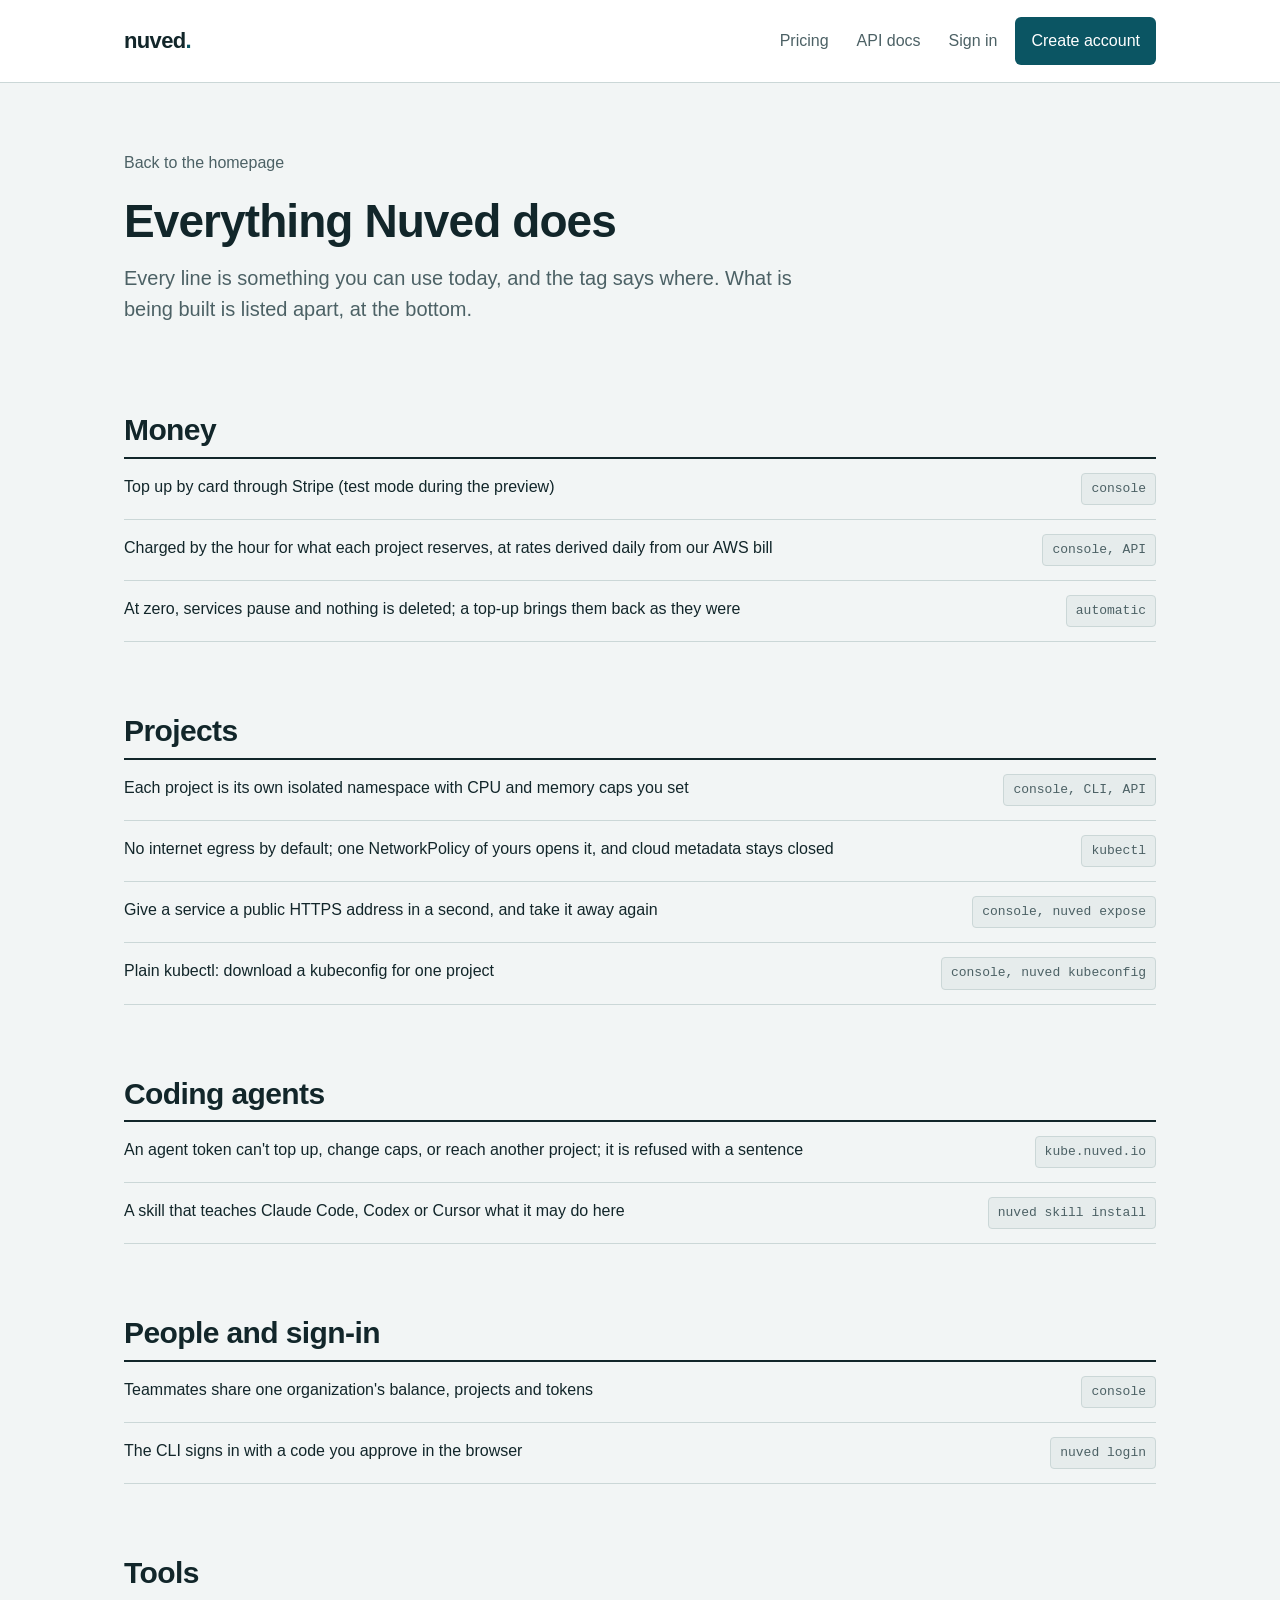
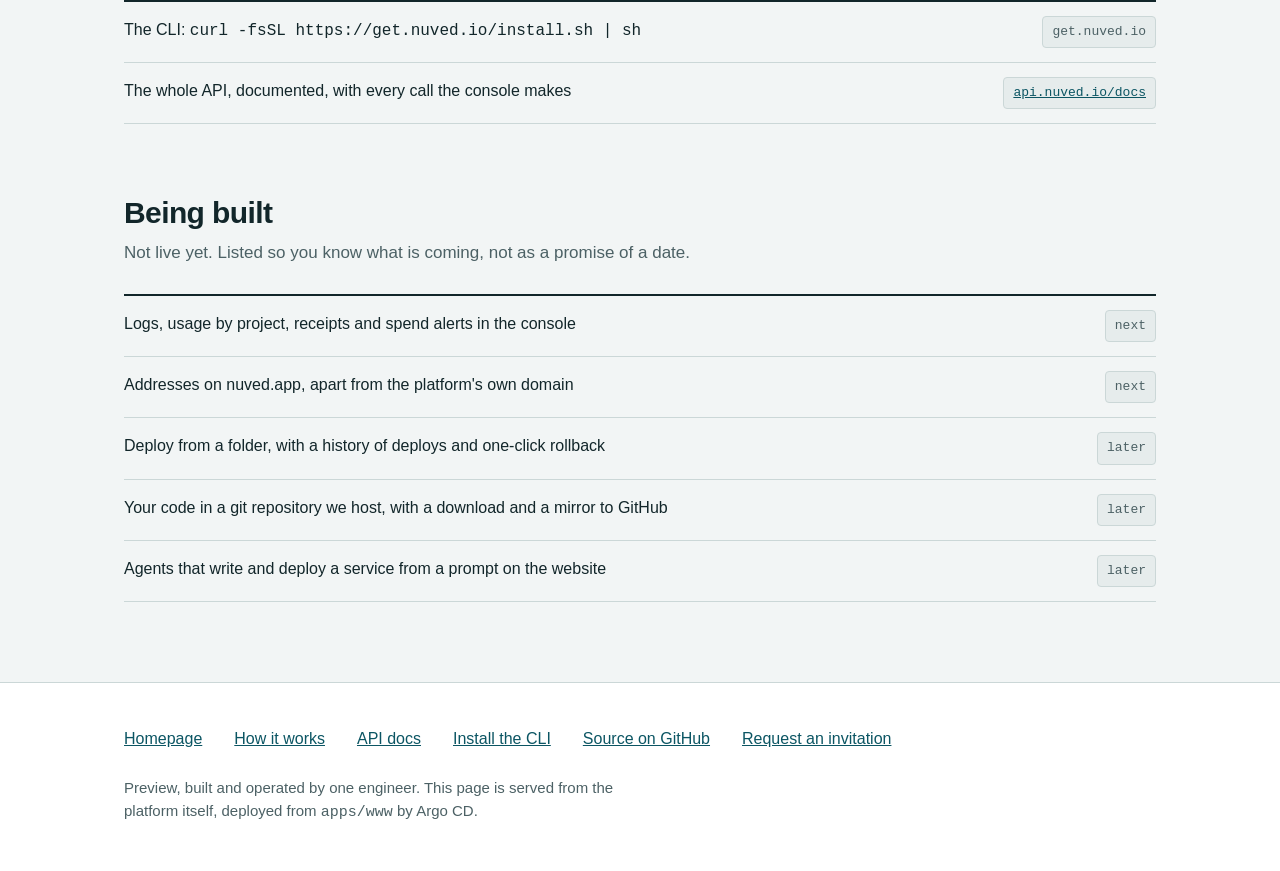
==== apps/www/features.html @ 24cb322c "One page with everything Nuved does, and what is being built" ====
<!doctype html>
<html lang="en">
<head>
<meta charset="utf-8">
<meta name="viewport" content="width=device-width, initial-scale=1">
<title>Everything Nuved does</title>
<meta name="description" content="What actually runs behind a Nuved project: who signs you in, what a top-up creates, how an agent token reaches one namespace and nothing else, and which rules the cluster refuses to break.">
<meta name="color-scheme" content="dark light">
<link rel="icon" href="data:image/svg+xml,%3Csvg xmlns='http://www.w3.org/2000/svg' viewBox='0 0 32 32'%3E%3Crect width='32' height='32' rx='6' fill='%230B5563'/%3E%3Cpath d='M9 23V9l14 14V9' stroke='%23fff' stroke-width='3' fill='none' stroke-linecap='square'/%3E%3C/svg%3E">
<style>
@font-face{
  font-family:"Schibsted Grotesk";
  src:url(schibsted-grotesk.woff2) format("woff2");
  font-weight:400 700; font-style:normal; font-display:swap;
}
@font-face{
  font-family:"IBM Plex Mono";
  src:url(ibm-plex-mono-400.woff2) format("woff2");
  font-weight:400; font-style:normal; font-display:swap;
}
@font-face{
  font-family:"IBM Plex Mono";
  src:url(ibm-plex-mono-500.woff2) format("woff2");
  font-weight:500; font-style:normal; font-display:swap;
}
:root{
  --ground:#0B1516; --surface:#122022; --sunken:#0A1213;
  --ink:#E3ECEB; --ink-2:#9DB1B3; --line:#26393C; --line-strong:#48616A;
  --brand:#63C3D2; --brand-soft:#123A42; --on-brand:#06171A;
  --ok:#7FD3A3; --ok-bg:#14301F;
  --no:#F0A090; --no-bg:#3A1C17;
  --focus:#63C3D2;
}
@media (prefers-color-scheme: light){
  :root{
    --ground:#F2F5F5; --surface:#FFFFFF; --sunken:#E6ECEC;
    --ink:#12262A; --ink-2:#4C6165; --line:#CBD7D7; --line-strong:#98ACAE;
    --brand:#0B5563; --brand-soft:#DCEBEC; --on-brand:#FFFFFF;
    --ok:#2C6E48; --ok-bg:#E1F0E6;
    --no:#A63A2C; --no-bg:#F7E4E0;
    --focus:#0B5563;
  }
}
*{box-sizing:border-box}
html{-webkit-text-size-adjust:100%}
body{
  margin:0; background:var(--ground); color:var(--ink);
  font-family:"Schibsted Grotesk",-apple-system,BlinkMacSystemFont,"Segoe UI",Roboto,Arial,sans-serif;
  font-size:17px; line-height:1.55;
}
code,.mono{font-family:"IBM Plex Mono",ui-monospace,SFMono-Regular,Menlo,Consolas,monospace}
a{color:var(--brand)}
a:focus-visible{outline:3px solid var(--focus); outline-offset:3px; border-radius:3px}
.wrap{max-width:1080px; margin:0 auto; padding-left:24px; padding-right:24px}
h1,h2,h3{line-height:1.12; letter-spacing:-0.02em; margin:0; text-wrap:balance}
h1{font-size:46px; font-weight:700}
h2{font-size:30px; font-weight:700; margin-bottom:10px}
h3{font-size:18px; font-weight:700}
p{margin:0 0 16px}

.top{border-bottom:1px solid var(--line); background:var(--surface)}
.top .wrap{display:flex; flex-wrap:wrap; align-items:center; gap:8px 24px; padding-block:12px}
.mark{font-size:22px; font-weight:700; letter-spacing:-0.03em; color:var(--ink); text-decoration:none; padding:12px 0}
.mark span{color:var(--brand)}
.top nav{display:flex; flex-wrap:wrap; align-items:center; gap:4px 8px; margin-left:auto}
.top nav a{font-size:16px; color:var(--ink-2); text-decoration:none; padding:12px 10px; display:inline-block; border-radius:6px}
.top nav a:hover{color:var(--brand); background:var(--brand-soft)}
.top nav a.go{color:var(--on-brand); background:var(--brand); font-weight:500; padding:12px 16px}
.top nav a.go:hover{background:var(--ink); color:var(--ground)}

.lead{padding-top:56px}
.back{font-size:16px; color:var(--ink-2); text-decoration:none; display:inline-block; padding:12px 0}
.back:hover{color:var(--brand)}
.lead h1{margin:8px 0 16px; max-width:20ch}
.lead p{font-size:20px; color:var(--ink-2); max-width:62ch}

section{padding-top:72px}
.kicker{font-size:17px; color:var(--ink-2); max-width:66ch; margin:0 0 28px}

/* the numbered rail */
.rail{list-style:none; margin:0; padding:0; border-left:2px solid var(--line-strong); max-width:74ch}
.rail li{position:relative; padding:0 0 30px 28px}
.rail li:last-child{padding-bottom:8px}
.rail li::before{content:""; position:absolute; left:-7px; top:8px; width:12px; height:12px; background:var(--brand); border-radius:50%}
.step-n{font-family:"IBM Plex Mono",monospace; font-size:14px; color:var(--ink-2); margin-right:10px}
.rail p{margin:6px 0 0; font-size:16px; color:var(--ink-2); max-width:64ch}
.rail p + p{margin-top:8px}
.by{font-family:"IBM Plex Mono",monospace; font-size:13.5px; color:var(--brand)}

/* the flow diagram, built from boxes so it reflows instead of scaling down */
.flow{display:flex; flex-direction:column; gap:22px; margin:0 0 20px}
.lane{background:var(--surface); border:1px solid var(--line); border-radius:8px; padding:16px 18px}
.lane h3{font-size:16px; margin-bottom:12px; letter-spacing:0}
.chain{display:flex; flex-wrap:wrap; align-items:center; gap:8px 6px; margin:0; padding:0; list-style:none}
.chain li{display:flex; align-items:center; gap:6px}
.node{display:inline-block; border:1px solid var(--line-strong); border-radius:6px; padding:8px 12px;
  font-family:"IBM Plex Mono",monospace; font-size:13.5px; background:var(--sunken); color:var(--ink); white-space:nowrap}
.node.you{border-color:var(--brand); color:var(--brand); background:var(--brand-soft)}
.node.wall{border-color:var(--ok); color:var(--ok); background:var(--ok-bg)}
.node.stop{border-color:var(--no); color:var(--no); background:var(--no-bg)}
.hop{color:var(--ink-2); font-size:15px; flex:none}
.lane figcaption{font-size:15px; color:var(--ink-2); margin-top:12px; max-width:70ch}

/* the enforcement table */
.enforced{list-style:none; margin:0; padding:0; border-top:2px solid var(--ink)}
.enforced li{display:flex; flex-wrap:wrap; gap:6px 16px; align-items:baseline; justify-content:space-between;
  padding:14px 0; border-bottom:1px solid var(--line); font-size:16px}
.enforced li > span:first-child{flex:1 1 24ch; min-width:0}
.where{font-family:"IBM Plex Mono",monospace; font-size:13px; color:var(--ink-2); background:var(--sunken);
  border:1px solid var(--line); padding:5px 9px; border-radius:4px; white-space:nowrap; flex:none}

.note{background:var(--surface); border:1px solid var(--line); border-left:4px solid var(--brand);
  border-radius:8px; padding:20px 22px; max-width:74ch}
.note h3{margin-bottom:10px}
.note p:last-child{margin-bottom:0}
.note ul{margin:0; padding-left:20px; color:var(--ink-2); font-size:16px}
.note li{margin-bottom:8px}
.warn{border-left-color:var(--no)}
.btn{display:inline-flex; align-items:center; justify-content:center; text-align:center;
  min-height:48px; padding:12px 28px; border-radius:6px; font-size:17px; font-weight:500;
  text-decoration:none; border:2px solid var(--brand); background:var(--brand); color:var(--on-brand)}
.btn:hover{background:var(--ink); border-color:var(--ink); color:var(--ground)}
.cta{display:flex; flex-wrap:wrap; gap:14px; margin-top:28px}

footer{margin-top:80px; border-top:1px solid var(--line); background:var(--surface); padding:32px 0 48px}
footer ul{list-style:none; margin:0 0 12px; padding:0; display:flex; flex-wrap:wrap; gap:4px 32px}
footer ul a{font-size:16px; padding:12px 0; display:inline-block}
footer p{font-size:15px; color:var(--ink-2); margin:0; max-width:64ch}

@media (max-width:820px){
  body{font-size:16px}
  h1{font-size:34px}
  h2{font-size:25px}
  .wrap{padding-left:16px; padding-right:16px}
  .lead{padding-top:40px}
  .lead p{font-size:18px}
  section{padding-top:56px}
  .node{font-size:12.5px; padding:7px 10px; white-space:normal}
  .cta .btn{width:100%}
}
@media (prefers-reduced-motion:reduce){*{transition:none !important; animation:none !important}}
</style>
</head>
<body>

<header class="top">
  <div class="wrap">
    <a class="mark" href="/">nuved<span>.</span></a>
    <nav aria-label="Sections">
      <a href="/#pricing">Pricing</a>
      <a href="https://api.nuved.io/docs">API docs</a>
      <a href="https://console.nuved.io/login">Sign in</a>
      <a class="go" href="https://console.nuved.io/signup">Create account</a>
    </nav>
  </div>
</header>

<main>
  <div class="wrap">
    <div class="lead">
      <a class="back" href="/">Back to the homepage</a>
      <h1>Everything Nuved does</h1>
      <p>Every line is something you can use today, and the tag says where. What is being built is listed apart, at the bottom.</p>
    </div>

    <section id="money">
      <h2>Money</h2>
      <ul class="enforced">
        <li><span>Top up by card through Stripe (test mode during the preview)</span><span class="where">console</span></li>
        <li><span>Charged by the hour for what each project reserves, at rates derived daily from our AWS bill</span><span class="where">console, API</span></li>
        <li><span>At zero, services pause and nothing is deleted; a top-up brings them back as they were</span><span class="where">automatic</span></li>
      </ul>
    </section>

    <section id="projects">
      <h2>Projects</h2>
      <ul class="enforced">
        <li><span>Each project is its own isolated namespace with CPU and memory caps you set</span><span class="where">console, CLI, API</span></li>
        <li><span>No internet egress by default; one NetworkPolicy of yours opens it, and cloud metadata stays closed</span><span class="where">kubectl</span></li>
        <li><span>Give a service a public HTTPS address in a second, and take it away again</span><span class="where">console, <code>nuved expose</code></span></li>
        <li><span>Plain kubectl: download a kubeconfig for one project</span><span class="where">console, <code>nuved kubeconfig</code></span></li>
      </ul>
    </section>

    <section id="agents">
      <h2>Coding agents</h2>
      <ul class="enforced">
        <li><span>An agent token can't top up, change caps, or reach another project; it is refused with a sentence</span><span class="where">kube.nuved.io</span></li>
        <li><span>A skill that teaches Claude Code, Codex or Cursor what it may do here</span><span class="where"><code>nuved skill install</code></span></li>
      </ul>
    </section>

    <section id="people">
      <h2>People and sign-in</h2>
      <ul class="enforced">
        <li><span>Teammates share one organization's balance, projects and tokens</span><span class="where">console</span></li>
        <li><span>The CLI signs in with a code you approve in the browser</span><span class="where"><code>nuved login</code></span></li>
      </ul>
    </section>

    <section id="tools">
      <h2>Tools</h2>
      <ul class="enforced">
        <li><span>The CLI: <code>curl -fsSL https://get.nuved.io/install.sh | sh</code></span><span class="where">get.nuved.io</span></li>
        <li><span>The whole API, documented, with every call the console makes</span><span class="where"><a href="https://api.nuved.io/docs">api.nuved.io/docs</a></span></li>
      </ul>
    </section>

    <section id="building">
      <h2>Being built</h2>
      <p class="kicker">Not live yet. Listed so you know what is coming, not as a promise of a date.</p>
      <ul class="enforced">
        <li><span>Logs, usage by project, receipts and spend alerts in the console</span><span class="where">next</span></li>
        <li><span>Addresses on nuved.app, apart from the platform's own domain</span><span class="where">next</span></li>
        <li><span>Deploy from a folder, with a history of deploys and one-click rollback</span><span class="where">later</span></li>
        <li><span>Your code in a git repository we host, with a download and a mirror to GitHub</span><span class="where">later</span></li>
        <li><span>Agents that write and deploy a service from a prompt on the website</span><span class="where">later</span></li>
      </ul>
    </section>
  </div>
</main>

<footer>
  <div class="wrap">
    <ul>
      <li><a href="/">Homepage</a></li>
      <li><a href="/how-it-works">How it works</a></li>
      <li><a href="https://api.nuved.io/docs">API docs</a></li>
      <li><a href="https://get.nuved.io/">Install the CLI</a></li>
      <li><a href="https://github.com/nuved/platform-gitops">Source on GitHub</a></li>
      <li><a href="mailto:hello@nuved.io?subject=Invitation%20to%20the%20Nuved%20preview">Request an invitation</a></li>
    </ul>
    <p>Preview, built and operated by one engineer. This page is served from the platform itself, deployed from <code>apps/www</code> by Argo CD.</p>
  </div>
</footer>

</body>
</html>
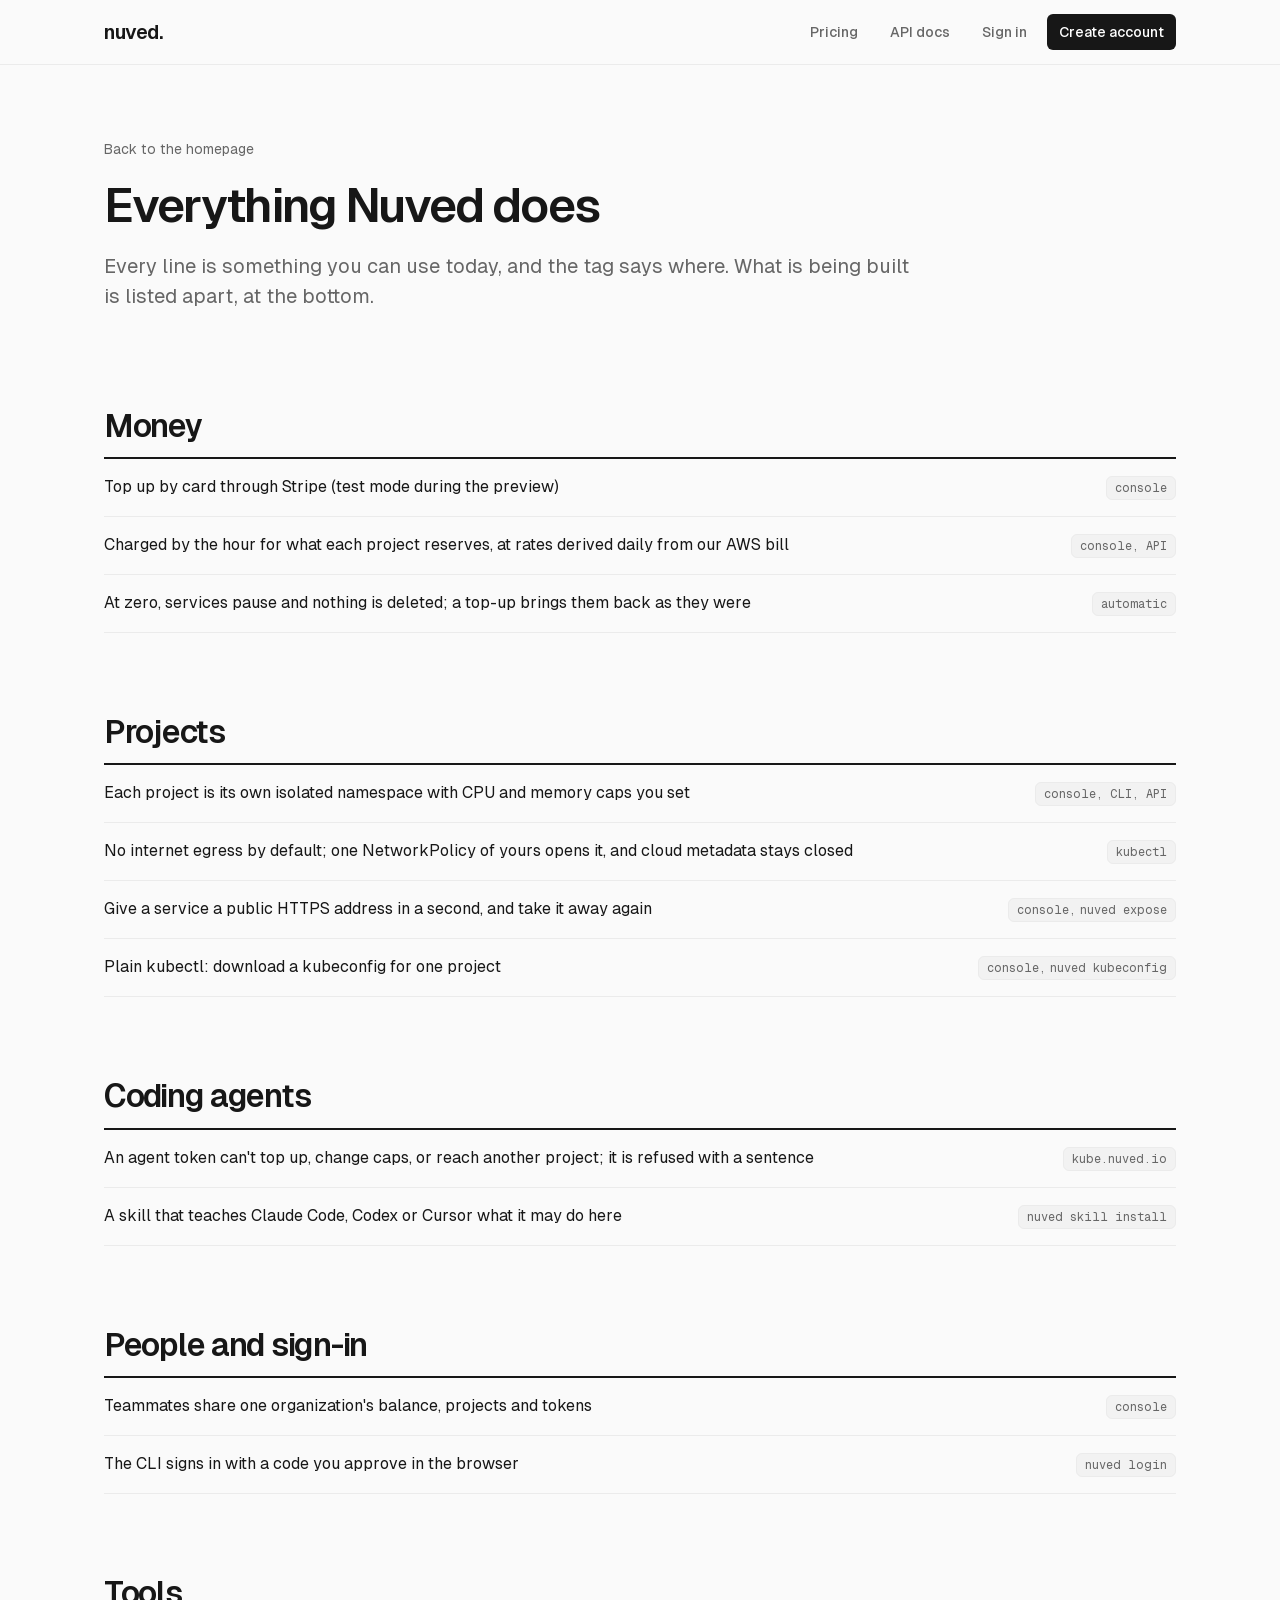
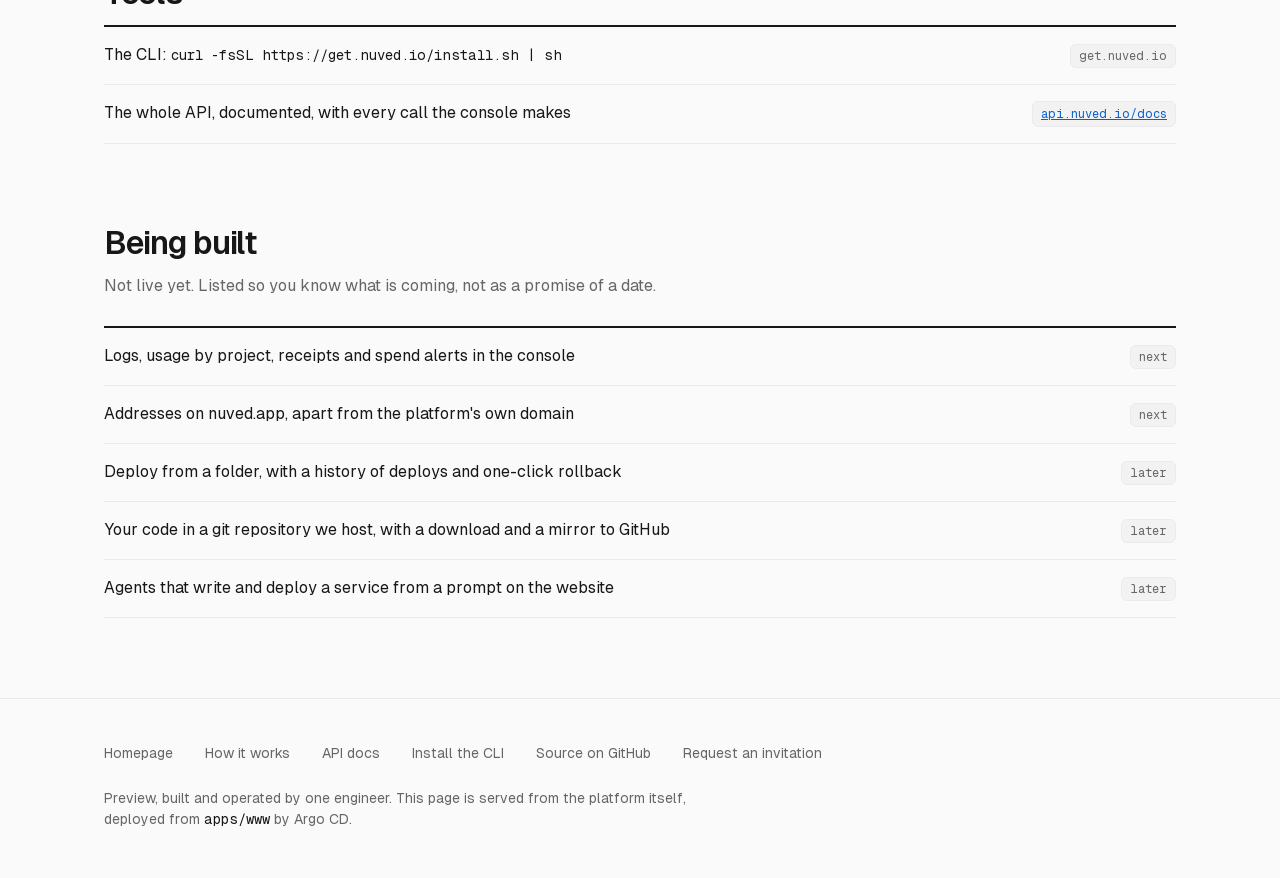
==== commit 606798bb: "www: the site follows design v2, the console's tokens, Geist, light first The three pages take every" ====
--- a/apps/www/features.html
+++ b/apps/www/features.html
@@ -5,137 +5,119 @@
 <meta name="viewport" content="width=device-width, initial-scale=1">
 <title>Everything Nuved does</title>
 <meta name="description" content="What actually runs behind a Nuved project: who signs you in, what a top-up creates, how an agent token reaches one namespace and nothing else, and which rules the cluster refuses to break.">
-<meta name="color-scheme" content="dark light">
+<meta name="color-scheme" content="light dark">
 <link rel="icon" href="data:image/svg+xml,%3Csvg xmlns='http://www.w3.org/2000/svg' viewBox='0 0 32 32'%3E%3Crect width='32' height='32' rx='6' fill='%230B5563'/%3E%3Cpath d='M9 23V9l14 14V9' stroke='%23fff' stroke-width='3' fill='none' stroke-linecap='square'/%3E%3C/svg%3E">
+<link rel="stylesheet" href="styles/tokens.css">
 <style>
-@font-face{
-  font-family:"Schibsted Grotesk";
-  src:url(schibsted-grotesk.woff2) format("woff2");
-  font-weight:400 700; font-style:normal; font-display:swap;
-}
-@font-face{
-  font-family:"IBM Plex Mono";
-  src:url(ibm-plex-mono-400.woff2) format("woff2");
-  font-weight:400; font-style:normal; font-display:swap;
-}
-@font-face{
-  font-family:"IBM Plex Mono";
-  src:url(ibm-plex-mono-500.woff2) format("woff2");
-  font-weight:500; font-style:normal; font-display:swap;
-}
-:root{
-  --ground:#0B1516; --surface:#122022; --sunken:#0A1213;
-  --ink:#E3ECEB; --ink-2:#9DB1B3; --line:#26393C; --line-strong:#48616A;
-  --brand:#63C3D2; --brand-soft:#123A42; --on-brand:#06171A;
-  --ok:#7FD3A3; --ok-bg:#14301F;
-  --no:#F0A090; --no-bg:#3A1C17;
-  --focus:#63C3D2;
-}
-@media (prefers-color-scheme: light){
-  :root{
-    --ground:#F2F5F5; --surface:#FFFFFF; --sunken:#E6ECEC;
-    --ink:#12262A; --ink-2:#4C6165; --line:#CBD7D7; --line-strong:#98ACAE;
-    --brand:#0B5563; --brand-soft:#DCEBEC; --on-brand:#FFFFFF;
-    --ok:#2C6E48; --ok-bg:#E1F0E6;
-    --no:#A63A2C; --no-bg:#F7E4E0;
-    --focus:#0B5563;
-  }
-}
+/* Every value comes from styles/tokens.css, the console's tokens under the console's names,
+   which render.sh writes into this page in place of the <link> above. Geist Sans and Geist
+   Mono (Vercel, SIL Open Font License 1.1) are served from this origin: see README.md.
+   Light is the default; a dark system gets dark. */
 *{box-sizing:border-box}
 html{-webkit-text-size-adjust:100%}
 body{
-  margin:0; background:var(--ground); color:var(--ink);
-  font-family:"Schibsted Grotesk",-apple-system,BlinkMacSystemFont,"Segoe UI",Roboto,Arial,sans-serif;
-  font-size:17px; line-height:1.55;
+  margin:0; background:var(--color-ground); color:var(--color-text);
+  font-family:var(--font-sans); font-size:var(--text-m); line-height:var(--leading-body);
+  -webkit-font-smoothing:antialiased;
 }
-code,.mono{font-family:"IBM Plex Mono",ui-monospace,SFMono-Regular,Menlo,Consolas,monospace}
-a{color:var(--brand)}
-a:focus-visible{outline:3px solid var(--focus); outline-offset:3px; border-radius:3px}
-.wrap{max-width:1080px; margin:0 auto; padding-left:24px; padding-right:24px}
-h1,h2,h3{line-height:1.12; letter-spacing:-0.02em; margin:0; text-wrap:balance}
-h1{font-size:46px; font-weight:700}
-h2{font-size:30px; font-weight:700; margin-bottom:10px}
-h3{font-size:18px; font-weight:700}
-p{margin:0 0 16px}
-
-.top{border-bottom:1px solid var(--line); background:var(--surface)}
-.top .wrap{display:flex; flex-wrap:wrap; align-items:center; gap:8px 24px; padding-block:12px}
-.mark{font-size:22px; font-weight:700; letter-spacing:-0.03em; color:var(--ink); text-decoration:none; padding:12px 0}
-.mark span{color:var(--brand)}
-.top nav{display:flex; flex-wrap:wrap; align-items:center; gap:4px 8px; margin-left:auto}
-.top nav a{font-size:16px; color:var(--ink-2); text-decoration:none; padding:12px 10px; display:inline-block; border-radius:6px}
-.top nav a:hover{color:var(--brand); background:var(--brand-soft)}
-.top nav a.go{color:var(--on-brand); background:var(--brand); font-weight:500; padding:12px 16px}
-.top nav a.go:hover{background:var(--ink); color:var(--ground)}
-
-.lead{padding-top:56px}
-.back{font-size:16px; color:var(--ink-2); text-decoration:none; display:inline-block; padding:12px 0}
-.back:hover{color:var(--brand)}
-.lead h1{margin:8px 0 16px; max-width:20ch}
-.lead p{font-size:20px; color:var(--ink-2); max-width:62ch}
-
-section{padding-top:72px}
-.kicker{font-size:17px; color:var(--ink-2); max-width:66ch; margin:0 0 28px}
-
-/* the numbered rail */
-.rail{list-style:none; margin:0; padding:0; border-left:2px solid var(--line-strong); max-width:74ch}
-.rail li{position:relative; padding:0 0 30px 28px}
-.rail li:last-child{padding-bottom:8px}
-.rail li::before{content:""; position:absolute; left:-7px; top:8px; width:12px; height:12px; background:var(--brand); border-radius:50%}
-.step-n{font-family:"IBM Plex Mono",monospace; font-size:14px; color:var(--ink-2); margin-right:10px}
-.rail p{margin:6px 0 0; font-size:16px; color:var(--ink-2); max-width:64ch}
-.rail p + p{margin-top:8px}
-.by{font-family:"IBM Plex Mono",monospace; font-size:13.5px; color:var(--brand)}
+code,.mono{font-family:var(--font-mono); font-variant-numeric:tabular-nums}
+/* code inside a sentence: one step smaller than the words, in ink; it breaks rather than widen the page */
+code{font-size:var(--text-s); color:var(--color-text); overflow-wrap:anywhere}
+.where code{font-size:inherit; color:inherit}
+a{color:var(--color-link)}
+a:hover{color:var(--color-link-hover)}
+:focus-visible{outline:var(--size-focus) solid var(--color-focus); outline-offset:var(--size-focus)}
+.wrap{max-width:var(--size-site); margin:0 auto; padding-inline:var(--space-6)}
+h1,h2,h3{margin:0; font-weight:var(--font-weight-semibold); line-height:var(--leading-tight); text-wrap:balance}
+h1{font-size:var(--text-4xl); letter-spacing:var(--tracking-tighter)}
+h2{font-size:var(--text-2xl); letter-spacing:var(--tracking-tighter); margin-bottom:var(--space-3)}
+h3{font-size:var(--text-l); letter-spacing:var(--tracking-tight)}
+p{margin:0 0 var(--space-4)}
+
+/* top bar: the wordmark in ink, the nav in the app's 6 px shape, one ink button */
+.top{border-bottom:var(--size-border) solid var(--color-line); background:var(--color-ground)}
+.top .wrap{display:flex; flex-wrap:wrap; align-items:center; gap:var(--space-2) var(--space-6); padding-block:var(--space-3)}
+.mark{display:inline-flex; align-items:center; min-height:var(--size-target); font-size:var(--text-l); font-weight:var(--font-weight-semibold); letter-spacing:var(--tracking-tight); color:var(--color-text); text-decoration:none}
+.mark:hover{color:var(--color-text)}
+.top nav{display:flex; flex-wrap:wrap; align-items:center; gap:var(--space-1) var(--space-2); margin-left:auto}
+.top nav a{display:inline-flex; align-items:center; min-height:var(--size-target-nav); padding:0 var(--space-3); border-radius:var(--radius-m); font-size:var(--text-s); font-weight:var(--font-weight-medium); color:var(--color-text-dim); text-decoration:none; transition:background-color var(--duration-fast) var(--easing-standard)}
+.top nav a:hover{color:var(--color-text); background:var(--color-ghost)}
+.top nav a.go{background:var(--color-brand); color:var(--color-on-brand)}
+.top nav a.go:hover{background:var(--color-brand-hover); color:var(--color-on-brand)}
+
+.lead{padding-top:var(--space-16)}
+.back{display:inline-flex; align-items:center; min-height:var(--size-target); font-size:var(--text-s); color:var(--color-text-dim); text-decoration:none}
+.back:hover{color:var(--color-text)}
+.lead h1{margin:var(--space-2) 0 var(--space-4); max-width:20ch}
+.lead p{font-size:var(--text-l); color:var(--color-text-dim); max-width:62ch}
+
+section{padding-top:var(--space-20)}
+.kicker{color:var(--color-text-dim); max-width:66ch; margin:0 0 var(--space-7)}
+.kicker.after{margin-top:var(--space-2)}
+
+/* the numbered rail: one hairline, an ink dot per step */
+.rail{list-style:none; margin:0; padding:0; border-left:var(--size-border-strong) solid var(--color-line); max-width:74ch}
+.rail li{position:relative; padding:0 0 var(--space-8) var(--space-7)}
+.rail li:last-child{padding-bottom:var(--space-2)}
+.rail li::before{content:""; position:absolute; left:calc((var(--size-swatch) + var(--size-border-strong)) / -2); top:var(--space-2); width:var(--size-swatch); height:var(--size-swatch); background:var(--color-text); border-radius:var(--radius-pill)}
+.step-n{font-family:var(--font-mono); font-size:var(--text-s); font-weight:var(--font-weight-medium); color:var(--color-text-dim); margin-right:var(--space-3)}
+.rail p{margin:var(--space-2) 0 0; color:var(--color-text-dim); max-width:64ch}
+.by{font-family:var(--font-mono); font-size:var(--text-s); font-weight:var(--font-weight-medium); color:var(--color-text)}
 
 /* the flow diagram, built from boxes so it reflows instead of scaling down */
-.flow{display:flex; flex-direction:column; gap:22px; margin:0 0 20px}
-.lane{background:var(--surface); border:1px solid var(--line); border-radius:8px; padding:16px 18px}
-.lane h3{font-size:16px; margin-bottom:12px; letter-spacing:0}
-.chain{display:flex; flex-wrap:wrap; align-items:center; gap:8px 6px; margin:0; padding:0; list-style:none}
-.chain li{display:flex; align-items:center; gap:6px}
-.node{display:inline-block; border:1px solid var(--line-strong); border-radius:6px; padding:8px 12px;
-  font-family:"IBM Plex Mono",monospace; font-size:13.5px; background:var(--sunken); color:var(--ink); white-space:nowrap}
-.node.you{border-color:var(--brand); color:var(--brand); background:var(--brand-soft)}
-.node.wall{border-color:var(--ok); color:var(--ok); background:var(--ok-bg)}
-.node.stop{border-color:var(--no); color:var(--no); background:var(--no-bg)}
-.hop{color:var(--ink-2); font-size:15px; flex:none}
-.lane figcaption{font-size:15px; color:var(--ink-2); margin-top:12px; max-width:70ch}
-
-/* the enforcement table */
-.enforced{list-style:none; margin:0; padding:0; border-top:2px solid var(--ink)}
-.enforced li{display:flex; flex-wrap:wrap; gap:6px 16px; align-items:baseline; justify-content:space-between;
-  padding:14px 0; border-bottom:1px solid var(--line); font-size:16px}
+.flow{display:flex; flex-direction:column; gap:var(--space-4); margin:0 0 var(--space-5)}
+.lane{margin:0; background:var(--color-surface); border:var(--size-border) solid var(--color-line); border-radius:var(--radius-l); padding:var(--space-4) var(--space-5)}
+.lane h3{font-size:var(--text-m); letter-spacing:0; margin-bottom:var(--space-3)}
+.chain{display:flex; flex-wrap:wrap; align-items:center; gap:var(--space-2); margin:0; padding:0; list-style:none}
+.chain li{display:flex; align-items:center; gap:var(--space-2)}
+.node{display:inline-block; border:var(--size-border) solid var(--color-line); border-radius:var(--radius-m); padding:var(--space-1) var(--space-3);
+  font-family:var(--font-mono); font-size:var(--text-s); background:var(--color-sunken); color:var(--color-text); white-space:nowrap}
+.node.you{border-color:var(--color-line-control); background:var(--color-surface)}
+.node.wall{border-color:var(--color-ok); color:var(--color-ok); background:var(--color-ok-bg)}
+.node.stop{border-color:var(--color-bad); color:var(--color-bad); background:var(--color-bad-bg)}
+.hop{color:var(--color-text-dim); font-size:var(--text-s); flex:none}
+.lane figcaption{font-size:var(--text-s); color:var(--color-text-dim); margin-top:var(--space-3); max-width:70ch}
+
+/* the ledger of rules: ink rule on top, hairlines between, the tag in mono */
+.enforced{list-style:none; margin:0; padding:0; border-top:var(--size-border-strong) solid var(--color-text)}
+.enforced li{display:flex; flex-wrap:wrap; gap:var(--space-2) var(--space-4); align-items:baseline; justify-content:space-between;
+  padding:var(--space-4) 0; border-bottom:var(--size-border) solid var(--color-line)}
 .enforced li > span:first-child{flex:1 1 24ch; min-width:0}
-.where{font-family:"IBM Plex Mono",monospace; font-size:13px; color:var(--ink-2); background:var(--sunken);
-  border:1px solid var(--line); padding:5px 9px; border-radius:4px; white-space:nowrap; flex:none}
-
-.note{background:var(--surface); border:1px solid var(--line); border-left:4px solid var(--brand);
-  border-radius:8px; padding:20px 22px; max-width:74ch}
-.note h3{margin-bottom:10px}
-.note p:last-child{margin-bottom:0}
-.note ul{margin:0; padding-left:20px; color:var(--ink-2); font-size:16px}
-.note li{margin-bottom:8px}
-.warn{border-left-color:var(--no)}
+.where{display:inline-flex; align-items:center; gap:var(--space-1); min-height:var(--size-chip); padding:0 var(--space-2); flex:none;
+  font-family:var(--font-mono); font-size:var(--text-xs); color:var(--color-text-dim); background:var(--color-sunken);
+  border:var(--size-border) solid var(--color-line); border-radius:var(--radius-s); white-space:nowrap}
+.where a{display:inline-flex; align-items:center; min-height:var(--size-chip)}
+
+.note{background:var(--color-surface); border:var(--size-border) solid var(--color-line); border-left:var(--size-step) solid var(--color-line-control);
+  border-radius:var(--radius-l); padding:var(--space-5) var(--space-6); max-width:74ch}
+.note h3{margin-bottom:var(--space-3)}
+.note ul{margin:0; padding-left:var(--space-5); color:var(--color-text-dim)}
+.note li{margin-bottom:var(--space-2)}
+.note li:last-child{margin-bottom:0}
+.note b{color:var(--color-text); font-weight:var(--font-weight-semibold)}
+.warn{border-left-color:var(--color-warn)}
+/* the marketing pill: the homepage's shape for its one call to action */
 .btn{display:inline-flex; align-items:center; justify-content:center; text-align:center;
-  min-height:48px; padding:12px 28px; border-radius:6px; font-size:17px; font-weight:500;
-  text-decoration:none; border:2px solid var(--brand); background:var(--brand); color:var(--on-brand)}
-.btn:hover{background:var(--ink); border-color:var(--ink); color:var(--ground)}
-.cta{display:flex; flex-wrap:wrap; gap:14px; margin-top:28px}
-
-footer{margin-top:80px; border-top:1px solid var(--line); background:var(--surface); padding:32px 0 48px}
-footer ul{list-style:none; margin:0 0 12px; padding:0; display:flex; flex-wrap:wrap; gap:4px 32px}
-footer ul a{font-size:16px; padding:12px 0; display:inline-block}
-footer p{font-size:15px; color:var(--ink-2); margin:0; max-width:64ch}
+  min-height:var(--space-12); padding:0 var(--space-6); border-radius:var(--radius-pill); font-size:var(--text-m); font-weight:var(--font-weight-medium);
+  text-decoration:none; border:var(--size-border) solid var(--color-brand); background:var(--color-brand); color:var(--color-on-brand);
+  transition:background-color var(--duration-fast) var(--easing-standard), border-color var(--duration-fast) var(--easing-standard)}
+.btn:hover{background:var(--color-brand-hover); border-color:var(--color-brand-hover); color:var(--color-on-brand)}
+.cta{display:flex; flex-wrap:wrap; gap:var(--space-3); margin-top:var(--space-7)}
+
+footer{margin-top:var(--space-20); border-top:var(--size-border) solid var(--color-line); background:var(--color-ground); padding:var(--space-8) 0 var(--space-12)}
+footer ul{list-style:none; margin:0 0 var(--space-3); padding:0; display:flex; flex-wrap:wrap; gap:var(--space-1) var(--space-8)}
+footer ul a{display:inline-block; padding:var(--space-3) 0; font-size:var(--text-s); color:var(--color-text-dim); text-decoration:none}
+footer ul a:hover{color:var(--color-text); text-decoration:underline}
+footer p{font-size:var(--text-s); color:var(--color-text-dim); margin:0; max-width:64ch}
 
 @media (max-width:820px){
-  body{font-size:16px}
-  h1{font-size:34px}
-  h2{font-size:25px}
-  .wrap{padding-left:16px; padding-right:16px}
-  .lead{padding-top:40px}
-  .lead p{font-size:18px}
-  section{padding-top:56px}
-  .node{font-size:12.5px; padding:7px 10px; white-space:normal}
+  h1{font-size:var(--text-2xl)}
+  h2{font-size:var(--text-xl); letter-spacing:var(--tracking-tight)}
+  .wrap{padding-inline:var(--space-4)}
+  .lead{padding-top:var(--space-10)}
+  section{padding-top:var(--space-16)}
+  .node{font-size:var(--text-xs); padding:var(--space-1) var(--space-2); white-space:normal}
+  .note{padding:var(--space-4) var(--space-5)}
   .cta .btn{width:100%}
 }
 @media (prefers-reduced-motion:reduce){*{transition:none !important; animation:none !important}}
--- a/apps/www/styles/tokens.css
+++ b/apps/www/styles/tokens.css
@@ -0,0 +1,236 @@
+/* nuved design tokens v2: Geist on white (from the operator's DESIGN-vercel.md, 2026-10-25).
+   Same token names as design/tokens.css in plans-backend and nuved-desktop, so the Tailwind theme,
+   the shadcn components and every screen keep their class names; only the values change.
+   Light is the default (Vercel is light first). data-theme="dark" on <html> or any element pins dark;
+   without it the system preference picks. A media query cannot read a variable, so the phone values
+   repeat breakpoint.sm (600px).
+
+   Changes against v1, in words: one near-black ink carries text, the primary button, the selected
+   thing and the focus ring's companion; the hairline (#ebebeb) separates everything; blue is for links
+   and the focus ring only; state colours are words first; the agent mark is the one violet; the mesh
+   gradient of Vercel's hero exists only on the homepage hero, never in a product screen.
+
+   2026-10-26, the build (T-20261025-07): design/tokens.json took these values and this file took
+   back what the build changed, so the record and tokens.json agree (notes-build.md maps every name):
+   radius names by role, 2026-10-26 brain ruling (s and m 6px, l 12px for cards, xl 16px for dialogs
+   and sheets; the mocks moved their cards from radius-m to radius-l, so they draw as before);
+   line-control #878787 (#8f8f8f was 2.89:1 on sunken, where fields sit); term-add-word and
+   term-del-word are the backgrounds behind changed words in a diff, as the console draws them;
+   the column widths of review fix 8; breakpoint lg and wide stay the console's 1100 and 1280;
+   the phone block restates the console's phone layout; shadow-float is in tokens.json too
+   (shadow.float), for the Mac's menus and sheet; no console page uses it. */
+
+:root {
+  --font-sans: "Geist", -apple-system, BlinkMacSystemFont, "Segoe UI", Roboto, Arial, sans-serif;
+  --font-mono: "Geist Mono", ui-monospace, SFMono-Regular, Menlo, Consolas, monospace;
+  --font-weight-regular: 400;
+  --font-weight-medium: 500;
+  --font-weight-semibold: 600;
+  --font-weight-bold: 600;             /* Geist's weight is binary: 600 for headings, 500 for labels */
+  --text-xs: 12px;
+  --text-s: 14px;
+  --text-m: 16px;
+  --text-l: 20px;
+  --text-xl: 24px;
+  --text-2xl: 32px;
+  --text-3xl: 40px;
+  --text-4xl: 48px;
+  --text-5xl: 56px;
+  --leading-body: 1.5;
+  --leading-tight: 1.2;
+  --leading-log: 24px;
+  --tracking-tight: -0.02em;           /* headings from text-l up */
+  --tracking-tighter: -0.04em;         /* display: 2xl and up; Geist is set tight at size */
+  --tracking-label: 0;                 /* no letter-spacing play on labels; mono eyebrows stay at 0 */
+  --space-1: 4px;
+  --space-2: 8px;
+  --space-3: 12px;
+  --space-4: 16px;
+  --space-5: 20px;
+  --space-6: 24px;
+  --space-7: 28px;
+  --space-8: 32px;
+  --space-10: 40px;
+  --space-12: 48px;
+  --space-16: 64px;
+  --space-20: 80px;
+  --space-24: 96px;
+  --space-unit: 4px;
+  --size-target: 40px;
+  --size-target-nav: 36px;
+  --size-chip: 24px;
+  --size-check: 24px;
+  --size-pip: 8px;
+  --size-swatch: 12px;
+  --size-meter: 8px;
+  --size-border: 1px;
+  --size-border-strong: 2px;
+  --size-step: 3px;
+  --size-focus: 2px;
+  --size-log-time: 80px;
+  --size-log-source: 136px;
+  --size-log-level: 56px;
+  --size-activity-when: 64px;
+  --size-col-id: 64px;                 /* a data table's id column: review fix 8 */
+  --size-col-status: 120px;            /* its status column: the widest pill with room */
+  --size-col-updated: 104px;           /* its updated or published column */
+  --size-gutter: 40px;
+  --size-sidebar: 232px;
+  --size-dialog: 480px;
+  --size-page: 1240px;
+  --size-site: 1120px;
+  --size-measure: 60ch;
+  --size-org: 32px;
+  --size-org-max: 120px;
+  --size-palette: 560px;
+  --size-palette-list: 360px;
+  --size-palette-input: 48px;
+  --size-drawer: 300px;
+  --size-chart: 152px;
+  --size-chart-axis: 56px;
+  --size-field-short: 72px;
+  --size-step-mark: 20px;
+  --size-people-projects: 166px;
+  /* radius names by role, 2026-10-26 brain ruling: the console's names keep their roles */
+  --radius-s: 6px;                     /* small parts: kbd, swatches, bars, skeleton bones */
+  --radius-m: 6px;                     /* controls: buttons, inputs, chips, nav rows */
+  --radius-l: 12px;                    /* cards, code blocks, the drawer's inner panels */
+  --radius-xl: 16px;                   /* dialogs and sheets, the one large panel */
+  --radius-pill: 999px;                /* pills and the avatar */
+  --duration-fast: 150ms;
+  --duration-base: 200ms;
+  --easing-standard: cubic-bezier(0.2, 0, 0, 1);
+  --breakpoint-sm: 600px;
+  --breakpoint-stack: 720px;
+  --breakpoint-md: 900px;
+  --breakpoint-lg: 1100px;             /* the console's: layout is not the look's */
+  --breakpoint-wide: 1280px;
+
+  /* colour, light (the default) */
+  --color-ground: #fafafa;             /* the canvas */
+  --color-surface: #ffffff;            /* cards, the drawer, inputs, code */
+  --color-sunken: #f2f2f2;             /* the sidebar's selected row's ground, wells, skeletons */
+  --color-ghost: #f2f2f2;              /* idle pill and the ghost button under the pointer */
+  --color-line: #ebebeb;               /* the hairline: every edge */
+  --color-line-faint: #f2f2f2;         /* between rows inside a surface */
+  --color-line-control: #878787;       /* names a field or button: 3.2:1 on sunken, 3.6:1 on white (Vercel's #ebebeb fails the floor; #8f8f8f was 2.9:1 on sunken) */
+  --color-text: #171717;               /* ink */
+  --color-text-dim: #666666;           /* captions, labels, secondary facts: 5.7:1 on white */
+  --color-brand: #171717;              /* the primary button, the selected thing: ink, as Vercel's "Deploy" */
+  --color-brand-hover: #383838;
+  --color-on-brand: #ffffff;
+  --color-brand-soft: #f2f2f2;         /* selected nav row, selected list row */
+  --color-link: #0761d1;               /* links: Vercel's link-deep, 5.2:1 on white (#0070f3 is 4.0:1) */
+  --color-link-hover: #0a4fa3;
+  --color-focus: #0070f3;              /* the focus ring, 2px outside: a component, 3:1 is enough */
+  --color-ok: #087443;                 /* a word in green, 5.8:1 on white */
+  --color-ok-bg: #e6f6ec;
+  --color-warn: #ab570a;               /* Vercel's warning-deep, 4.6:1 on white */
+  --color-warn-bg: #ffefcf;            /* Vercel's warning-soft */
+  --color-bad: #c50000;                /* Vercel's error-deep, 5.9:1 on white */
+  --color-bad-bg: #fde8e8;
+  --color-agent: #6b21a8;              /* the one violet: an agent's name, a build; 7.1:1 on white */
+  --color-agent-bg: #efe7fa;
+  --color-term-bg: #ffffff;
+  --color-term-text: #171717;
+  --color-term-dim: #666666;
+  --color-term-source: #0761d1;
+  --color-term-prompt: #6b21a8;
+  --color-term-ok: #087443;
+  --color-term-warn: #ab570a;
+  --color-term-bad: #c50000;
+  --color-term-err-bg: #fde8e8;
+  --color-term-err-text: #c50000;
+  --color-term-add-bg: #e6f6ec;
+  --color-term-add-word: #badcca;      /* behind the changed words of an added line: term-add-bg with a fifth of ok */
+  --color-term-del-bg: #fde8e8;
+  --color-term-del-word: #f5c5c5;      /* behind the changed words of a removed line */
+  --color-chart-1: #171717;
+  --color-chart-2: #0761d1;
+  --color-chart-3: #6b21a8;
+  --color-chart-4: #0f766e;
+  --color-chart-5: #ab570a;
+  --color-chart-6: #be185d;
+  --color-chart-forecast: #8a8a8a;           /* 3.3:1 on the canvas: a chart mark needs 3:1 */
+  --color-scrim: rgba(0, 0, 0, 0.4);
+  --shadow-float: 0 2px 2px rgba(0,0,0,0.04), 0 8px 16px -4px rgba(0,0,0,0.10); /* level 2 only: menus, popovers, the Mac sheet */
+  color-scheme: light;
+}
+
+/* colour, dark (Geist's dark: black canvas, #ededed ink, hairline #2e2e2e). The same roles. */
+@media (prefers-color-scheme: dark) {
+  :root:not([data-theme="light"]) {
+    --color-ground: #000000;
+    --color-surface: #0a0a0a;
+    --color-sunken: #111111;
+    --color-ghost: #1a1a1a;
+    --color-line: #2e2e2e;
+    --color-line-faint: #1f1f1f;
+    --color-line-control: #707070;
+    --color-text: #ededed;
+    --color-text-dim: #a1a1a1;
+    --color-brand: #ededed;
+    --color-brand-hover: #cccccc;
+    --color-on-brand: #0a0a0a;
+    --color-brand-soft: #1a1a1a;
+    --color-link: #52a8ff;
+    --color-link-hover: #7fc0ff;
+    --color-focus: #52a8ff;
+    --color-ok: #4ade80;
+    --color-ok-bg: #0f2a1a;
+    --color-warn: #f5a623;
+    --color-warn-bg: #2d1f08;
+    --color-bad: #ff6166;
+    --color-bad-bg: #2d0c0e;
+    --color-agent: #c4a5f5;
+    --color-agent-bg: #221533;
+    --color-term-bg: #0a0a0a;
+    --color-term-text: #ededed;
+    --color-term-dim: #a1a1a1;
+    --color-term-source: #52a8ff;
+    --color-term-prompt: #c4a5f5;
+    --color-term-ok: #4ade80;
+    --color-term-warn: #f5a623;
+    --color-term-bad: #ff6166;
+    --color-term-err-bg: #2d0c0e;
+    --color-term-err-text: #ff6166;
+    --color-term-add-bg: #0f2a1a;
+    --color-term-add-word: #1d4a2d;
+    --color-term-del-bg: #2d0c0e;
+    --color-term-del-word: #542426;
+    --color-chart-1: #ededed;
+    --color-chart-2: #52a8ff;
+    --color-chart-3: #c4a5f5;
+    --color-chart-4: #2dd4bf;
+    --color-chart-5: #f5a623;
+    --color-chart-6: #f472b6;
+    --color-chart-forecast: #707070;
+    --color-scrim: rgba(0, 0, 0, 0.6);
+    --shadow-float: 0 0 0 1px #2e2e2e, 0 8px 16px -4px rgba(0,0,0,0.6);
+    color-scheme: dark;
+  }
+}
+[data-theme="dark"] {
+  --color-ground: #000000; --color-surface: #0a0a0a; --color-sunken: #111111; --color-ghost: #1a1a1a;
+  --color-line: #2e2e2e; --color-line-faint: #1f1f1f; --color-line-control: #707070;
+  --color-text: #ededed; --color-text-dim: #a1a1a1;
+  --color-brand: #ededed; --color-brand-hover: #cccccc; --color-on-brand: #0a0a0a; --color-brand-soft: #1a1a1a;
+  --color-link: #52a8ff; --color-link-hover: #7fc0ff; --color-focus: #52a8ff;
+  --color-ok: #4ade80; --color-ok-bg: #0f2a1a; --color-warn: #f5a623; --color-warn-bg: #2d1f08; --color-bad: #ff6166; --color-bad-bg: #2d0c0e;
+  --color-agent: #c4a5f5; --color-agent-bg: #221533;
+  --color-term-bg: #0a0a0a; --color-term-text: #ededed; --color-term-dim: #a1a1a1; --color-term-source: #52a8ff; --color-term-prompt: #c4a5f5;
+  --color-term-ok: #4ade80; --color-term-warn: #f5a623; --color-term-bad: #ff6166; --color-term-err-bg: #2d0c0e; --color-term-err-text: #ff6166;
+  --color-term-add-bg: #0f2a1a; --color-term-add-word: #1d4a2d; --color-term-del-bg: #2d0c0e; --color-term-del-word: #542426;
+  --color-chart-1: #ededed; --color-chart-2: #52a8ff; --color-chart-3: #c4a5f5; --color-chart-4: #2dd4bf; --color-chart-5: #f5a623; --color-chart-6: #f472b6; --color-chart-forecast: #707070;
+  --color-scrim: rgba(0, 0, 0, 0.6); --shadow-float: 0 0 0 1px #2e2e2e, 0 8px 16px -4px rgba(0,0,0,0.6);
+  color-scheme: dark;
+}
+
+/* phones: the ux floor's 16px body and 44px targets */
+@media (width < 600px) {
+  :root { --text-xs: 14px; --text-s: 16px; --size-target: 44px; --size-target-nav: 44px; --size-gutter: 16px; --size-chart-axis: 48px; --size-field-short: 88px; }
+}
+
+/* the two faces, variable, self-hosted (SIL OFL 1.1, Vercel + basement.studio) */
+@font-face { font-family: "Geist"; src: url(../Geist-Variable.woff2) format("woff2"); font-weight: 100 900; font-display: swap; }
+@font-face { font-family: "Geist Mono"; src: url(../GeistMono-Variable.woff2) format("woff2"); font-weight: 100 900; font-display: swap; }
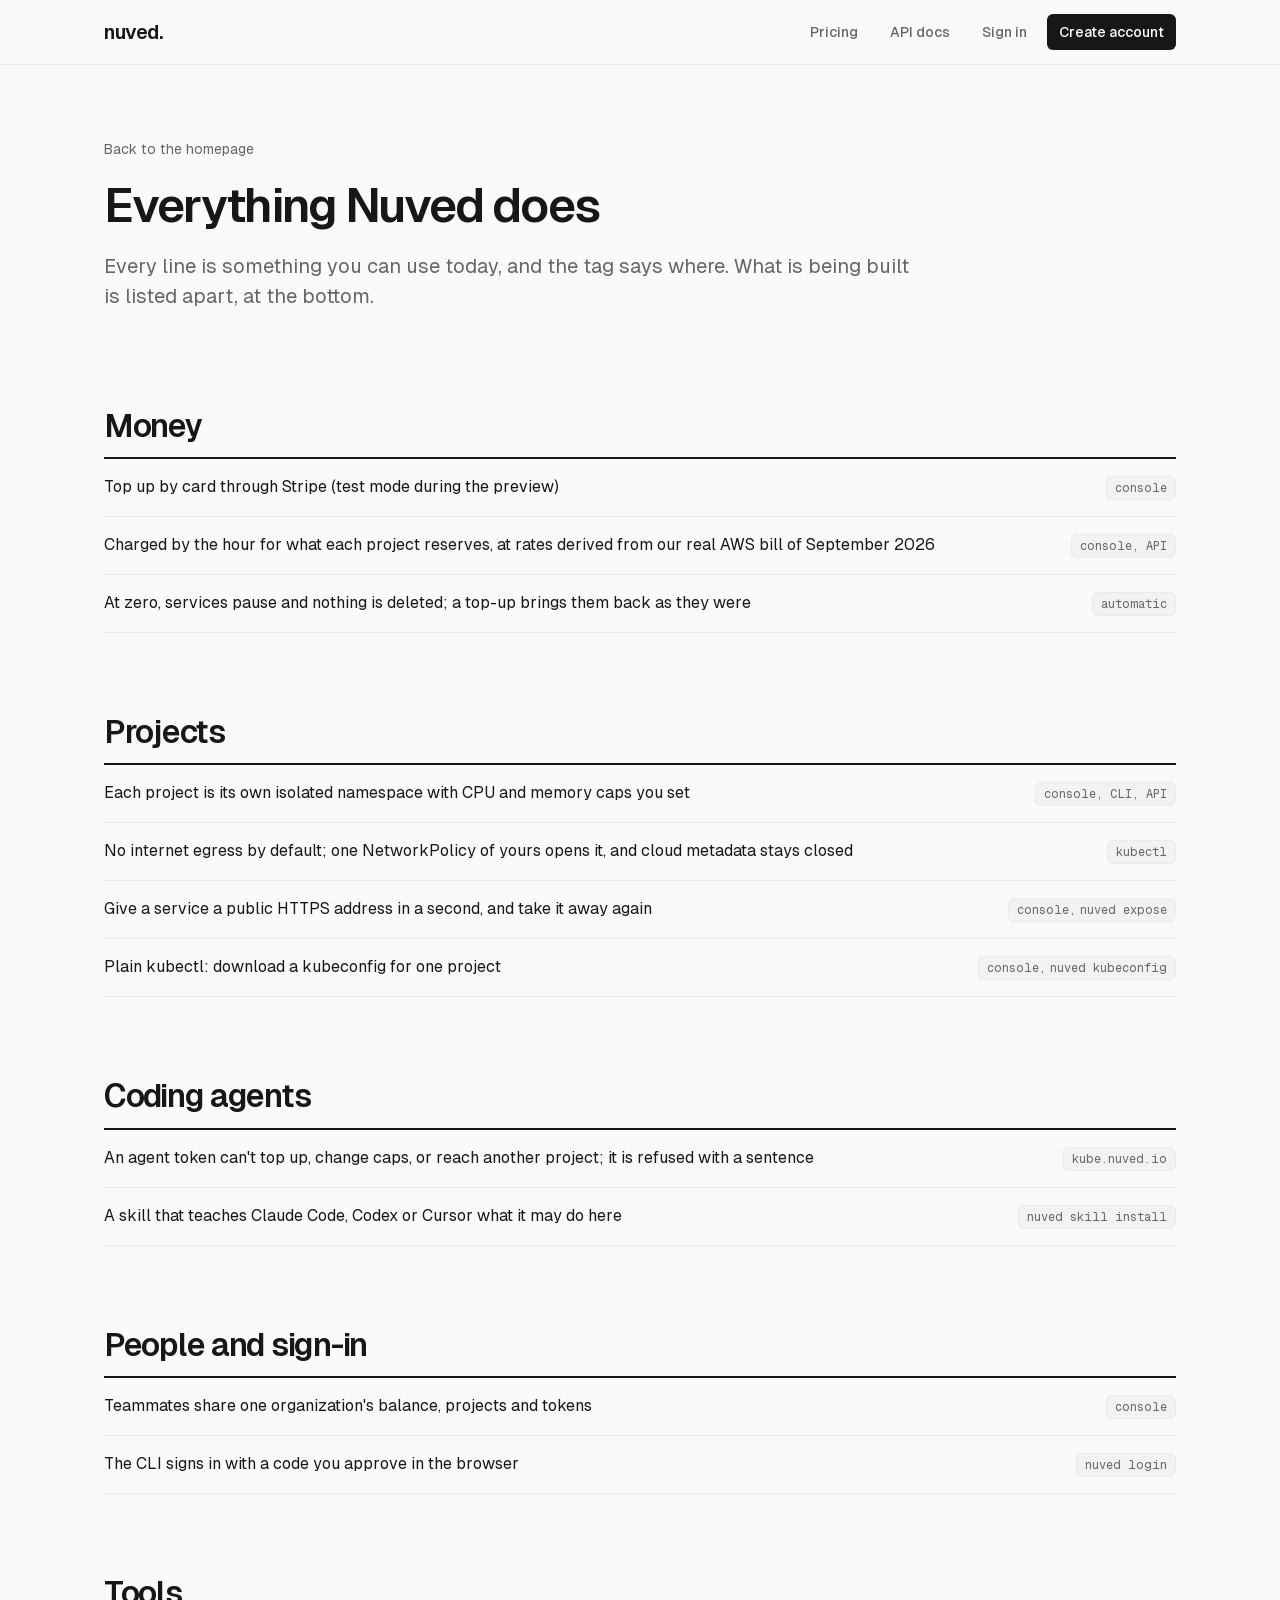
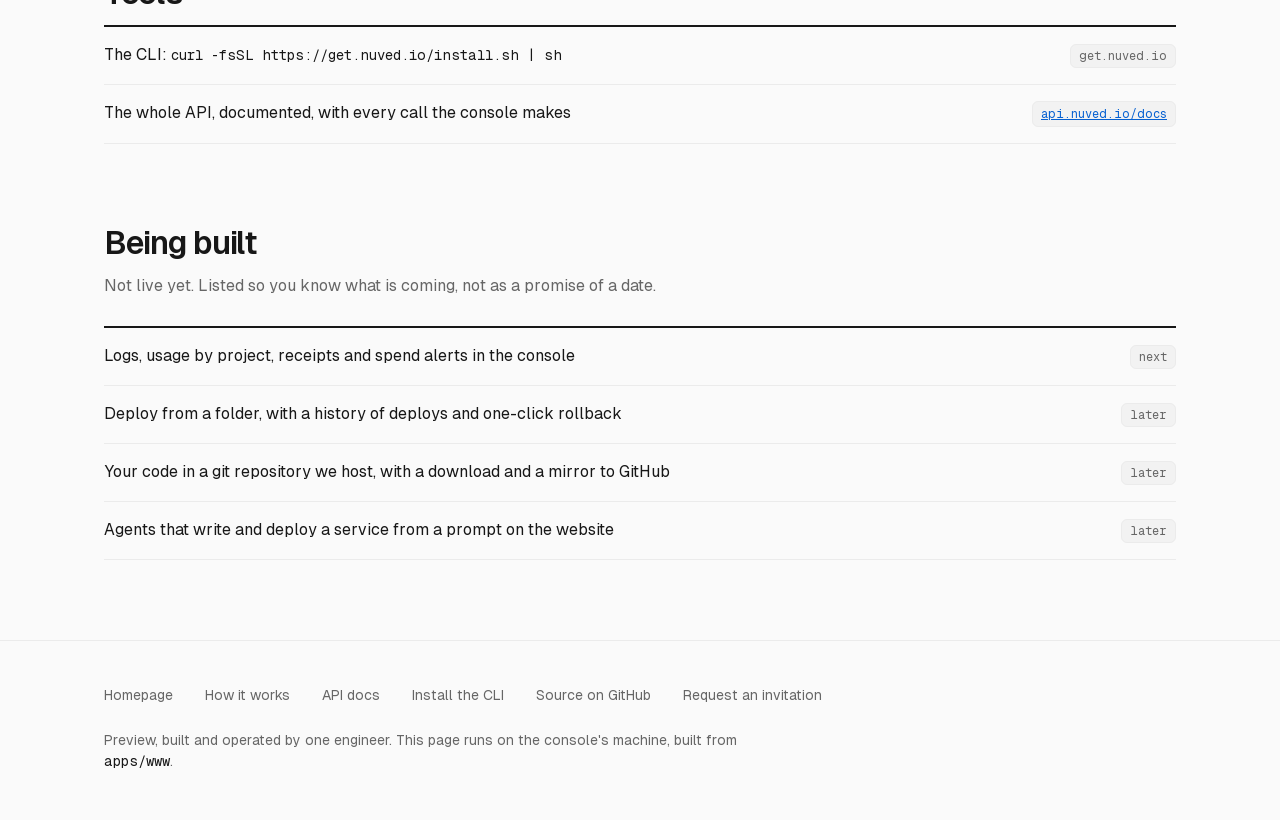
==== commit c71abe11: "www: the pages claim only what runs on the Hetzner box how-it-works and features said the site runs " ====
--- a/apps/www/features.html
+++ b/apps/www/features.html
@@ -4,7 +4,7 @@
 <meta charset="utf-8">
 <meta name="viewport" content="width=device-width, initial-scale=1">
 <title>Everything Nuved does</title>
-<meta name="description" content="What actually runs behind a Nuved project: who signs you in, what a top-up creates, how an agent token reaches one namespace and nothing else, and which rules the cluster refuses to break.">
+<meta name="description" content="Every Nuved feature you can use today and where to find it, with what is still being built listed apart.">
 <meta name="color-scheme" content="light dark">
 <link rel="icon" href="data:image/svg+xml,%3Csvg xmlns='http://www.w3.org/2000/svg' viewBox='0 0 32 32'%3E%3Crect width='32' height='32' rx='6' fill='%230B5563'/%3E%3Cpath d='M9 23V9l14 14V9' stroke='%23fff' stroke-width='3' fill='none' stroke-linecap='square'/%3E%3C/svg%3E">
 <link rel="stylesheet" href="styles/tokens.css">
@@ -149,7 +149,7 @@
       <h2>Money</h2>
       <ul class="enforced">
         <li><span>Top up by card through Stripe (test mode during the preview)</span><span class="where">console</span></li>
-        <li><span>Charged by the hour for what each project reserves, at rates derived daily from our AWS bill</span><span class="where">console, API</span></li>
+        <li><span>Charged by the hour for what each project reserves, at rates derived from our real AWS bill of September 2026</span><span class="where">console, API</span></li>
         <li><span>At zero, services pause and nothing is deleted; a top-up brings them back as they were</span><span class="where">automatic</span></li>
       </ul>
     </section>
@@ -193,7 +193,6 @@
       <p class="kicker">Not live yet. Listed so you know what is coming, not as a promise of a date.</p>
       <ul class="enforced">
         <li><span>Logs, usage by project, receipts and spend alerts in the console</span><span class="where">next</span></li>
-        <li><span>Addresses on nuved.app, apart from the platform's own domain</span><span class="where">next</span></li>
         <li><span>Deploy from a folder, with a history of deploys and one-click rollback</span><span class="where">later</span></li>
         <li><span>Your code in a git repository we host, with a download and a mirror to GitHub</span><span class="where">later</span></li>
         <li><span>Agents that write and deploy a service from a prompt on the website</span><span class="where">later</span></li>
@@ -212,7 +211,7 @@
       <li><a href="https://github.com/nuved/platform-gitops">Source on GitHub</a></li>
       <li><a href="mailto:hello@nuved.io?subject=Invitation%20to%20the%20Nuved%20preview">Request an invitation</a></li>
     </ul>
-    <p>Preview, built and operated by one engineer. This page is served from the platform itself, deployed from <code>apps/www</code> by Argo CD.</p>
+    <p>Preview, built and operated by one engineer. This page runs on the console's machine, built from <code>apps/www</code>.</p>
   </div>
 </footer>
 
